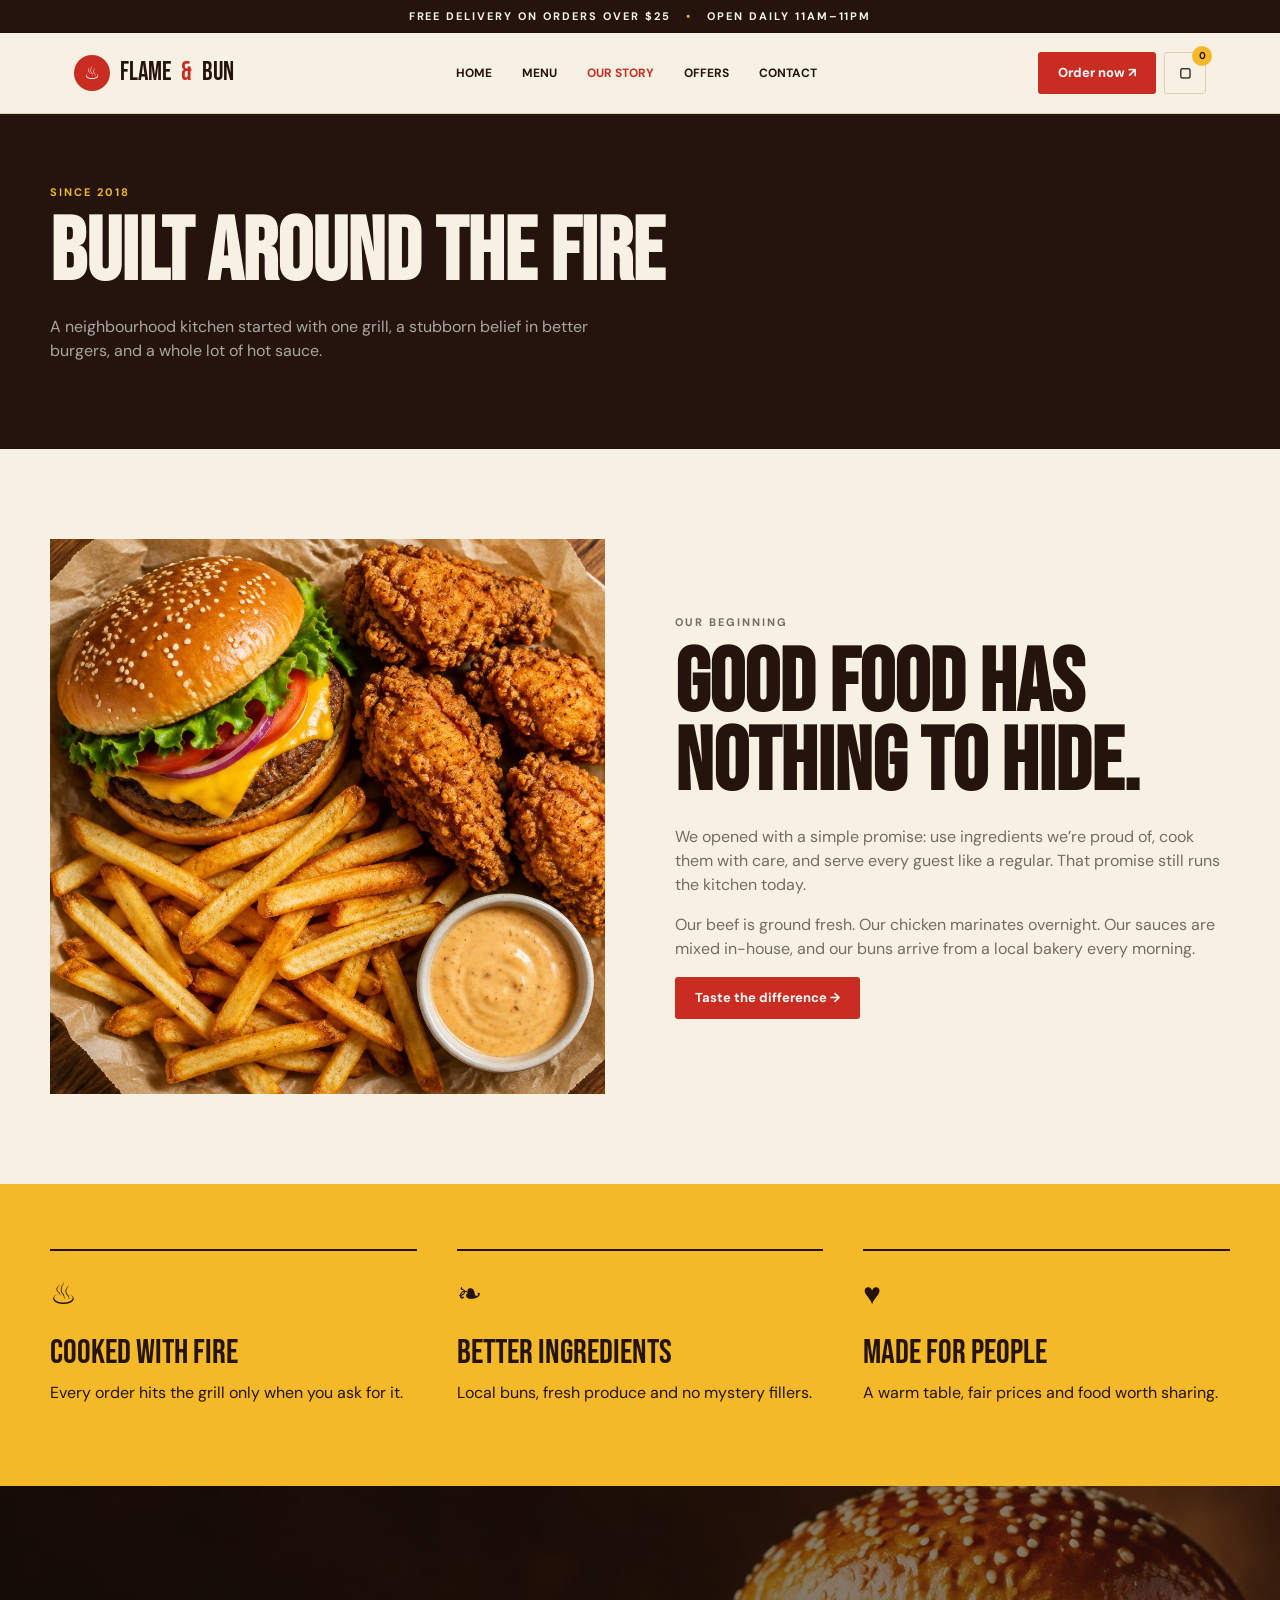
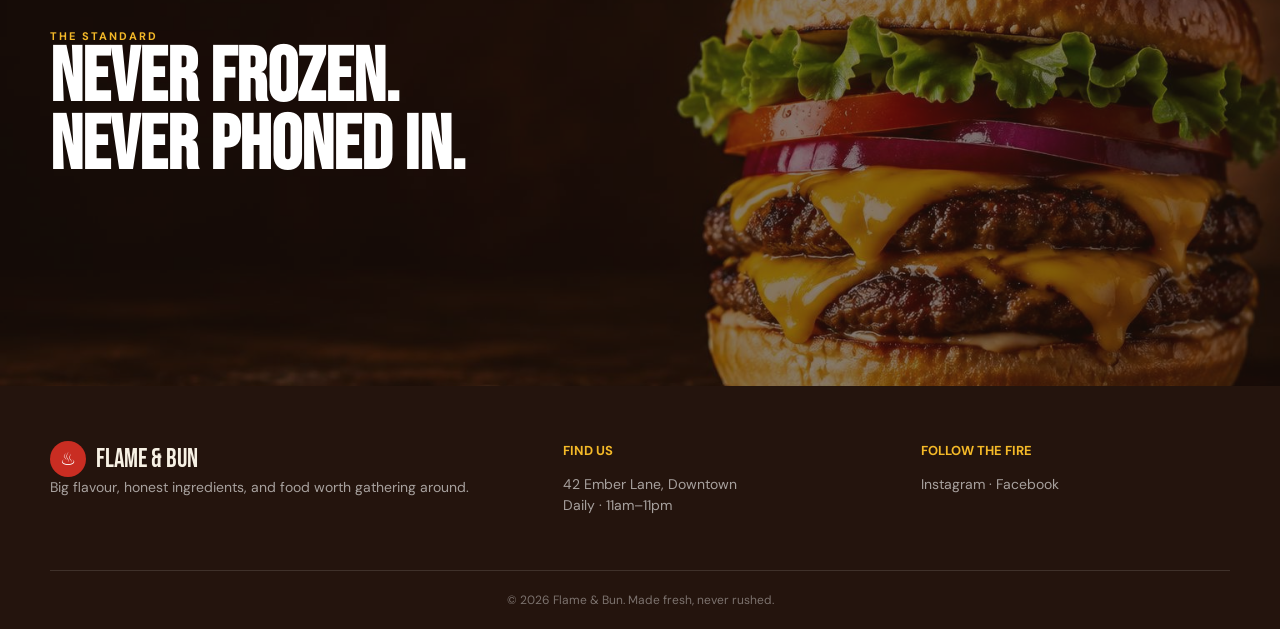
==== about.html @ 81d314da "not yet" ====
<!doctype html><html lang="en"><head><meta charset="UTF-8"><meta name="viewport" content="width=device-width,initial-scale=1"><title>Our Story — Flame & Bun</title><meta name="description" content="Meet the people and principles behind Flame & Bun."><link rel="stylesheet" href="styles.css"></head><body data-page="about"><div class="topbar">Free delivery on orders over $25 <b>•</b> Open daily 11am–11pm</div><header class="header"><div class="nav-wrap"><a class="brand" href="index.html"><span class="brand-mark">♨</span>Flame <em>&</em> Bun</a><nav class="nav"><a data-page="home" href="index.html">Home</a><a data-page="menu" href="menu.html">Menu</a><a data-page="about" href="about.html">Our story</a><a data-page="offers" href="offers.html">Offers</a><a data-page="contact" href="contact.html">Contact</a></nav><div class="actions"><a class="btn order-btn" href="menu.html">Order now ↗</a><button class="btn cart">▢<span class="cart-count"></span></button><button class="btn menu-toggle">☰</button></div></div></header><main><section class="section-head dark"><div class="container"><p class="eyebrow on-dark">Since 2018</p><h1 class="display">Built around the fire</h1><p>A neighbourhood kitchen started with one grill, a stubborn belief in better burgers, and a whole lot of hot sauce.</p></div></section><section class="container split"><img src="assets/food-feast.jpg" alt="Fresh food prepared at Flame and Bun"><div><p class="eyebrow">Our beginning</p><h2 class="display">Good food has nothing to hide.</h2><p>We opened with a simple promise: use ingredients we’re proud of, cook them with care, and serve every guest like a regular. That promise still runs the kitchen today.</p><p>Our beef is ground fresh. Our chicken marinates overnight. Our sauces are mixed in-house, and our buns arrive from a local bakery every morning.</p><a class="btn" href="menu.html">Taste the difference →</a></div></section><section class="values"><div class="container value-grid"><div class="value"><span class="icon">♨</span><h3>Cooked with fire</h3><p>Every order hits the grill only when you ask for it.</p></div><div class="value"><span class="icon">❧</span><h3>Better ingredients</h3><p>Local buns, fresh produce and no mystery fillers.</p></div><div class="value"><span class="icon">♥</span><h3>Made for people</h3><p>A warm table, fair prices and food worth sharing.</p></div></div></section><section class="wide-image"><img src="assets/hero-burger.jpg" alt="Signature double burger"><div class="container"><p class="eyebrow on-dark">The standard</p><h2 class="display">Never frozen.<br>Never phoned in.</h2></div></section></main><footer class="footer"><div class="container footer-grid"><div><a class="brand" href="index.html"><span class="brand-mark">♨</span>Flame & Bun</a><p>Big flavour, honest ingredients, and food worth gathering around.</p></div><div><h3>Find us</h3><p>42 Ember Lane, Downtown<br>Daily · 11am–11pm</p></div><div><h3>Follow the fire</h3><p>Instagram · Facebook</p></div></div><div class="container copyright">© 2026 Flame & Bun. Made fresh, never rushed.</div></footer><script src="script.js"></script></body></html>
---- styles.css ----
@import url('https://fonts.googleapis.com/css2?family=Bebas+Neue&family=DM+Sans:wght@400;500;600;700&display=swap');
:root{--cream:#f7f1e4;--paper:#fffaf0;--ink:#24140d;--red:#c92d22;--gold:#f4b928;--rust:#a94f2d;--line:#d9cdbb;--muted:#756b62;--display:'Bebas Neue',sans-serif;--body:'DM Sans',sans-serif}*{box-sizing:border-box}html{scroll-behavior:smooth}body{margin:0;background:var(--cream);color:var(--ink);font-family:var(--body);line-height:1.5}img{display:block;max-width:100%}a{color:inherit;text-decoration:none}button,input,textarea{font:inherit}.topbar{background:var(--ink);color:var(--cream);padding:8px 16px;text-align:center;font-size:11px;font-weight:700;letter-spacing:.18em;text-transform:uppercase}.topbar b{color:var(--gold);margin:0 10px}.header{position:sticky;top:0;z-index:20;background:rgba(247,241,228,.96);border-bottom:1px solid var(--line);backdrop-filter:blur(10px)}.nav-wrap{max-width:1180px;height:80px;margin:auto;padding:0 24px;display:flex;align-items:center;justify-content:space-between}.brand{display:flex;align-items:center;gap:10px;font:26px var(--display);text-transform:uppercase}.brand-mark{width:36px;height:36px;border-radius:50%;display:grid;place-items:center;background:var(--red);color:#fff;font-size:18px}.brand em{font-style:normal;color:var(--red)}.nav{display:flex;gap:30px}.nav a{font-size:12px;font-weight:700;text-transform:uppercase}.nav a.active,.nav a:hover{color:var(--red)}.actions{display:flex;align-items:center;gap:8px}.btn{border:0;border-radius:3px;background:var(--red);color:#fff;display:inline-flex;align-items:center;justify-content:center;gap:8px;min-height:42px;padding:0 20px;font-weight:700;font-size:13px;cursor:pointer}.btn:hover{filter:brightness(.93)}.btn.gold{background:var(--gold);color:var(--ink)}.btn.outline{background:transparent;color:inherit;border:1px solid var(--line)}.btn.inverse{background:transparent;border:1px solid rgba(255,255,255,.35)}.cart{position:relative;width:42px;padding:0;background:transparent;color:var(--ink);border:1px solid var(--line)}.cart-count{position:absolute;right:-7px;top:-7px;min-width:20px;height:20px;border-radius:50%;background:var(--gold);display:grid;place-items:center;color:var(--ink);font-size:10px}.menu-toggle{display:none;width:42px;padding:0;background:var(--gold);color:var(--ink)}.hero{min-height:650px;position:relative;display:flex;align-items:center;color:var(--cream);overflow:hidden}.hero>img{position:absolute;inset:0;width:100%;height:100%;object-fit:cover;object-position:65% center}.hero:after{content:'';position:absolute;inset:0;background:linear-gradient(90deg,var(--ink),rgba(36,20,13,.72),transparent)}.container{width:min(1180px,calc(100% - 40px));margin:auto}.hero-content{position:relative;z-index:1;max-width:650px}.eyebrow{margin:0;color:var(--red);font-size:11px;font-weight:700;letter-spacing:.18em;text-transform:uppercase}.on-dark{color:var(--gold)}h1,h2,h3,p{margin-top:0}.display{font-family:var(--display);text-transform:uppercase;line-height:.9}.hero h1{font-size:clamp(76px,10vw,138px);margin:18px 0 24px}.hero h1 span{color:var(--gold)}.hero p:not(.eyebrow){max-width:470px;color:rgba(255,255,255,.72)}.button-row{display:flex;gap:12px;flex-wrap:wrap;margin-top:30px}.features{background:var(--paper);border-bottom:1px solid var(--line)}.feature-grid{display:grid;grid-template-columns:repeat(4,1fr)}.feature{padding:25px;text-align:center;border-right:1px solid var(--line);font-size:12px;font-weight:700;text-transform:uppercase}.feature:last-child{border:0}.split{padding:90px 0;display:grid;grid-template-columns:1fr 1fr;gap:70px;align-items:center}.split img{width:100%;aspect-ratio:1;object-fit:cover}.split h2,.section-head h1{font-size:clamp(60px,7vw,88px);margin:14px 0 22px}.split p{color:var(--muted)}.stat-grid{display:grid;grid-template-columns:repeat(3,1fr);gap:20px;margin-top:30px}.stat strong{display:block}.stat small{color:var(--muted)}.promos{display:grid;grid-template-columns:repeat(3,1fr)}.promo{min-height:380px;position:relative;overflow:hidden;color:#fff}.promo img{position:absolute;width:100%;height:100%;object-fit:cover}.promo:after{content:'';position:absolute;inset:0;background:linear-gradient(transparent,rgba(20,10,6,.9))}.promo-copy{position:absolute;z-index:2;bottom:0;padding:28px}.promo h3{font:40px/1 var(--display);text-transform:uppercase;margin:8px 0}.promo strong{font:25px var(--display);color:var(--gold)}.section{padding:85px 0}.section-head.dark{background:var(--ink);color:var(--cream);padding:70px 0}.section-head p:last-child{max-width:590px;color:rgba(255,255,255,.62)}.title-row{display:flex;align-items:end;justify-content:space-between;margin-bottom:35px}.title-row h2{font-size:64px;margin:10px 0 0}.cards{display:grid;grid-template-columns:repeat(3,1fr);gap:20px}.card{background:var(--paper);border:1px solid var(--line);overflow:hidden}.card-media{position:relative;aspect-ratio:1;overflow:hidden}.card-media img{width:100%;height:100%;object-fit:cover;transition:.4s}.card:hover img{transform:scale(1.04)}.badge{position:absolute;top:12px;left:12px;background:var(--red);color:#fff;padding:5px 9px;font-size:10px;font-weight:700;text-transform:uppercase}.card-body{padding:20px}.card-body h3{font:27px var(--display);text-transform:uppercase;margin:8px 0}.card-body p{min-height:42px;color:var(--muted);font-size:14px}.card-bottom{display:flex;align-items:center;justify-content:space-between;margin-top:18px}.price{font:23px var(--display)}.add{width:38px;padding:0;font-size:20px}.filters{display:flex;gap:8px;flex-wrap:wrap;margin-bottom:32px}.filter.active{background:var(--red);color:#fff;border-color:var(--red)}.values{background:var(--gold);padding:65px 0}.value-grid{display:grid;grid-template-columns:repeat(3,1fr);gap:40px}.value{border-top:2px solid var(--ink);padding-top:20px}.value .icon{font-size:30px}.value h3{font:34px var(--display);text-transform:uppercase;margin:16px 0 8px}.wide-image{min-height:500px;position:relative;color:#fff;display:flex;align-items:end;padding:60px 0}.wide-image img{position:absolute;inset:0;width:100%;height:100%;object-fit:cover}.wide-image:after{content:'';position:absolute;inset:0;background:rgba(36,20,13,.55)}.wide-image .container{position:relative;z-index:2}.wide-image h2{font-size:76px}.offer .card-media{aspect-ratio:4/3}.deal-band{background:var(--red);color:#fff;text-align:center;padding:70px 20px}.deal-band h2{font-size:70px;margin:15px 0}.contact-grid{display:grid;grid-template-columns:.8fr 1.2fr;gap:70px}.contact-info h2{font-size:56px;margin:15px 0 25px}.contact-list{list-style:none;padding:0;margin:0}.contact-list li{margin:18px 0}.mini-stats{display:grid;grid-template-columns:1fr 1fr;gap:12px;margin-top:35px}.mini-stat{padding:20px;background:var(--gold)}.mini-stat.dark{background:var(--ink);color:#fff}.mini-stat strong{font:30px var(--display);display:block}.form{background:var(--paper);border:1px solid var(--line);padding:35px}.form h2{font-size:42px}.fields{display:grid;grid-template-columns:1fr 1fr;gap:18px}.form label{display:block;font-size:11px;font-weight:700;text-transform:uppercase}.form input,.form textarea{width:100%;margin-top:8px;border:1px solid var(--line);background:var(--cream);padding:13px;outline:none}.form input:focus,.form textarea:focus{border-color:var(--red)}.form textarea{resize:vertical}.full{margin-top:18px}.success{color:var(--red);font-weight:700;margin:14px 0 0}.footer{background:var(--ink);color:var(--cream);padding:55px 0 20px}.footer-grid{display:grid;grid-template-columns:1.5fr 1fr 1fr;gap:50px}.footer h3{color:var(--gold);font-size:13px;text-transform:uppercase}.footer p{font-size:14px;color:rgba(255,255,255,.6)}.copyright{border-top:1px solid rgba(255,255,255,.12);text-align:center;padding-top:20px;margin-top:40px;color:rgba(255,255,255,.4);font-size:12px}
@media(max-width:800px){.nav{display:none;position:absolute;left:0;right:0;top:80px;background:var(--cream);padding:20px}.nav.open{display:block}.nav a{display:block;padding:14px 0;border-bottom:1px solid var(--line)}.order-btn{display:none}.menu-toggle{display:inline-flex}.hero{min-height:620px}.hero:after{background:linear-gradient(90deg,rgba(36,20,13,.9),rgba(36,20,13,.3))}.hero h1{font-size:72px}.feature-grid{grid-template-columns:1fr 1fr}.feature:nth-child(2){border-right:0}.split,.contact-grid{grid-template-columns:1fr;gap:40px}.promos,.cards,.value-grid,.footer-grid{grid-template-columns:1fr}.stat-grid{grid-template-columns:1fr}.promo{min-height:330px}.title-row{align-items:start;flex-direction:column}.fields{grid-template-columns:1fr}.section{padding:60px 0}.section-head.dark{padding:55px 0}.footer-grid{gap:25px}}
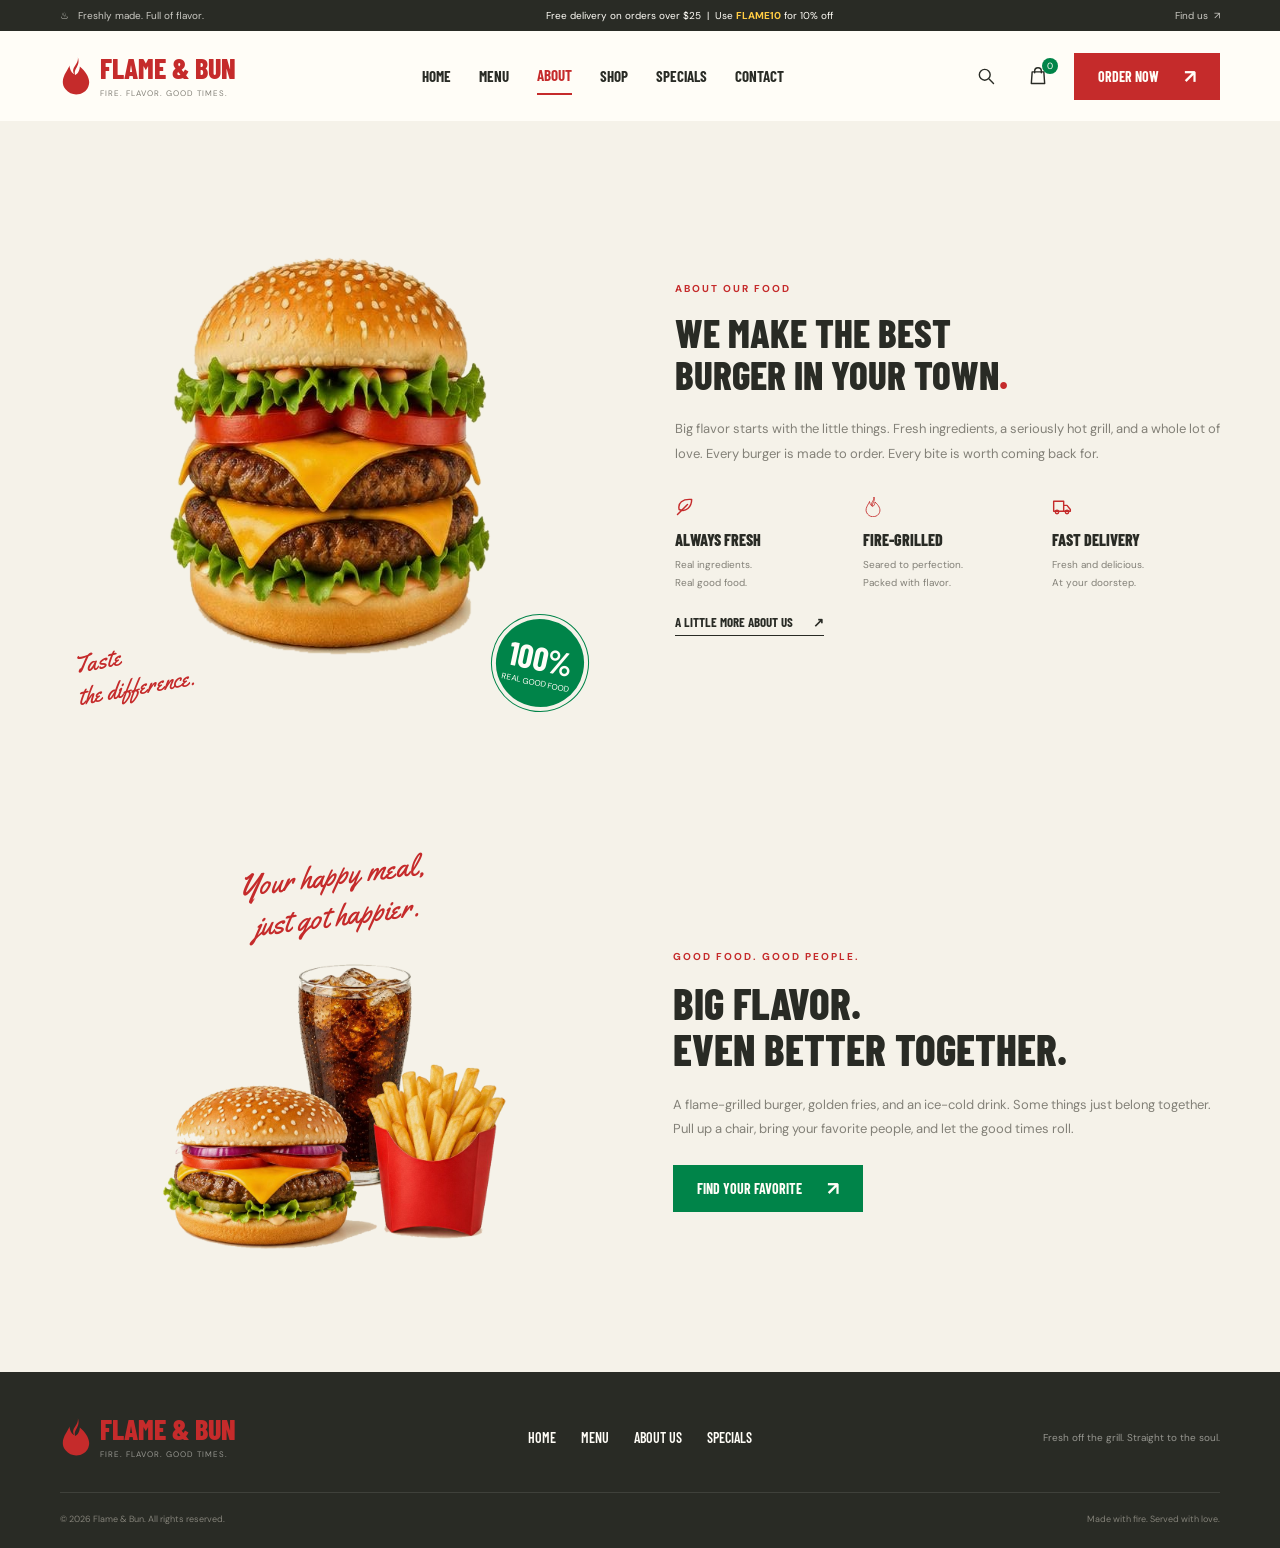
==== commit a448bbe7: "done" ====
--- a/about.html
+++ b/about.html
@@ -1 +1,202 @@
-<!doctype html><html lang="en"><head><meta charset="UTF-8"><meta name="viewport" content="width=device-width,initial-scale=1"><title>Our Story — Flame & Bun</title><meta name="description" content="Meet the people and principles behind Flame & Bun."><link rel="stylesheet" href="styles.css"></head><body data-page="about"><div class="topbar">Free delivery on orders over $25 <b>•</b> Open daily 11am–11pm</div><header class="header"><div class="nav-wrap"><a class="brand" href="index.html"><span class="brand-mark">♨</span>Flame <em>&</em> Bun</a><nav class="nav"><a data-page="home" href="index.html">Home</a><a data-page="menu" href="menu.html">Menu</a><a data-page="about" href="about.html">Our story</a><a data-page="offers" href="offers.html">Offers</a><a data-page="contact" href="contact.html">Contact</a></nav><div class="actions"><a class="btn order-btn" href="menu.html">Order now ↗</a><button class="btn cart">▢<span class="cart-count"></span></button><button class="btn menu-toggle">☰</button></div></div></header><main><section class="section-head dark"><div class="container"><p class="eyebrow on-dark">Since 2018</p><h1 class="display">Built around the fire</h1><p>A neighbourhood kitchen started with one grill, a stubborn belief in better burgers, and a whole lot of hot sauce.</p></div></section><section class="container split"><img src="assets/food-feast.jpg" alt="Fresh food prepared at Flame and Bun"><div><p class="eyebrow">Our beginning</p><h2 class="display">Good food has nothing to hide.</h2><p>We opened with a simple promise: use ingredients we’re proud of, cook them with care, and serve every guest like a regular. That promise still runs the kitchen today.</p><p>Our beef is ground fresh. Our chicken marinates overnight. Our sauces are mixed in-house, and our buns arrive from a local bakery every morning.</p><a class="btn" href="menu.html">Taste the difference →</a></div></section><section class="values"><div class="container value-grid"><div class="value"><span class="icon">♨</span><h3>Cooked with fire</h3><p>Every order hits the grill only when you ask for it.</p></div><div class="value"><span class="icon">❧</span><h3>Better ingredients</h3><p>Local buns, fresh produce and no mystery fillers.</p></div><div class="value"><span class="icon">♥</span><h3>Made for people</h3><p>A warm table, fair prices and food worth sharing.</p></div></div></section><section class="wide-image"><img src="assets/hero-burger.jpg" alt="Signature double burger"><div class="container"><p class="eyebrow on-dark">The standard</p><h2 class="display">Never frozen.<br>Never phoned in.</h2></div></section></main><footer class="footer"><div class="container footer-grid"><div><a class="brand" href="index.html"><span class="brand-mark">♨</span>Flame & Bun</a><p>Big flavour, honest ingredients, and food worth gathering around.</p></div><div><h3>Find us</h3><p>42 Ember Lane, Downtown<br>Daily · 11am–11pm</p></div><div><h3>Follow the fire</h3><p>Instagram · Facebook</p></div></div><div class="container copyright">© 2026 Flame & Bun. Made fresh, never rushed.</div></footer><script src="script.js"></script></body></html>+<!DOCTYPE html>
+<html lang="en">
+<head>
+  <meta charset="utf-8" />
+  <meta name="viewport" content="width=device-width, initial-scale=1.0" />
+  <title>About Us — Flame &amp; Bun</title>
+  <meta name="description" content="Fresh ingredients, flame-grilled favorites and the Flame &amp; Bun food story." />
+  <meta property="og:title" content="About Us — Flame &amp; Bun" />
+  <meta property="og:description" content="Fresh ingredients, flame-grilled favorites and the Flame &amp; Bun food story." />
+  <meta property="og:type" content="website" />
+  <meta name="twitter:card" content="summary_large_image" />
+  <link rel="icon" href="favicon.svg" type="image/svg+xml" />
+  <link rel="stylesheet" href="fonts.css" />
+  <link rel="stylesheet" href="styles.css" />
+  <script defer src="app.js"></script>
+</head>
+<body data-page="about">
+
+  <!-- SVG sprite -->
+  <svg style="display:none" xmlns="http://www.w3.org/2000/svg">
+    <symbol id="flame" viewBox="0 0 32 40">
+      <path d="M18 0c3 10-5 12-3 19 3-1 5-5 5-9 7 6 12 14 9 21-3 9-17 12-24 3C-3 24 8 14 9 9c1 6 3 8 5 9C10 11 19 8 18 0Z" />
+    </symbol>
+    <symbol id="bag" viewBox="0 0 24 24">
+      <path d="M5 7h14l1 14H4L5 7Z" />
+      <path d="M8 8V6a4 4 0 0 1 8 0v2" />
+    </symbol>
+    <symbol id="search" viewBox="0 0 24 24">
+      <circle cx="10.5" cy="10.5" r="6.5" />
+      <path d="m16 16 5 5" />
+    </symbol>
+    <symbol id="leaf" viewBox="0 0 24 24">
+      <path d="M20 3C9 2 3 7 5 15c8 4 15-3 15-12Z" />
+      <path d="m3 21 12-12" />
+    </symbol>
+    <symbol id="truck" viewBox="0 0 24 24">
+      <path d="M2 5h12v12H2V5Zm12 5h4l4 5v2h-8" />
+      <circle cx="6" cy="18" r="2" />
+      <circle cx="18" cy="18" r="2" />
+    </symbol>
+  </svg>
+
+  <!-- Topbar -->
+  <div class="topbar">
+    <div class="container">
+      <span class="tiny">♨&nbsp;&nbsp; Freshly made. Full of flavor.</span>
+      <span>Free delivery on orders over $25 &nbsp;|&nbsp; Use <strong>FLAME10</strong> for 10% off</span>
+      <a class="tiny" href="contact.html">Find us &nbsp;↗</a>
+    </div>
+  </div>
+
+  <!-- Header -->
+  <header class="header">
+    <div class="container header-inner">
+      <a class="brand" href="index.html" aria-label="Flame and Bun home">
+        <svg><use href="#flame" /></svg>
+        <div>
+          <strong>FLAME<span> &amp; </span>BUN</strong>
+          <small>FIRE. FLAVOR. GOOD TIMES.</small>
+        </div>
+      </a>
+
+      <nav class="nav" id="navigation" aria-label="Main navigation">
+        <a href="index.html">HOME</a>
+        <a href="menu.html">MENU</a>
+        <a href="about.html" class="active" aria-current="page">ABOUT</a>
+        <a href="shop.html">SHOP</a>
+        <a href="specials.html">SPECIALS</a>
+        <a href="contact.html">CONTACT</a>
+      </nav>
+
+      <div class="header-actions">
+        <button class="icon-button" id="search-open" aria-label="Search the menu">
+          <svg><use href="#search" /></svg>
+        </button>
+        <button class="icon-button" id="cart-open" aria-label="Open your order">
+          <svg><use href="#bag" /></svg>
+          <span class="cart-count" id="cart-count">0</span>
+        </button>
+        <a class="button button-red" href="menu.html">ORDER NOW <span>↗</span></a>
+        <button class="icon-button menu-toggle" id="menu-toggle" aria-label="Toggle navigation" aria-expanded="false">
+          <svg viewBox="0 0 24 24"><path d="M3 6h18M3 12h18M3 18h18" /></svg>
+        </button>
+      </div>
+    </div>
+  </header>
+
+  <!-- Search panel -->
+  <div class="search-panel" id="search-panel">
+    <form id="search-form">
+      <input type="search" id="search-input" placeholder="What are you craving?" aria-label="Search dishes" />
+      <button class="button" type="submit">SEARCH <span>↗</span></button>
+    </form>
+  </div>
+
+  <main>
+
+    <!-- About -->
+    <section class="about" id="about">
+      <div class="container about-grid">
+        <div class="about-image">
+          <img src="images/burger.png" alt="Our signature double cheeseburger" width="512" height="512" loading="lazy" />
+          <span class="about-signature script">Taste<br />the difference.</span>
+          <div class="about-stamp">
+            <strong>100%</strong>
+            <small>REAL GOOD FOOD</small>
+          </div>
+        </div>
+        <div>
+          <div class="eyebrow">ABOUT OUR FOOD</div>
+          <h1 class="page-heading">WE MAKE THE BEST<br />BURGER IN YOUR TOWN<em>.</em></h1>
+          <p class="body-copy">Big flavor starts with the little things. Fresh ingredients, a seriously hot grill, and a whole lot of love. Every burger is made to order. Every bite is worth coming back for.</p>
+          <div class="about-features">
+            <div>
+              <svg><use href="#leaf" /></svg>
+              <h3>ALWAYS FRESH</h3>
+              <p>Real ingredients.<br />Real good food.</p>
+            </div>
+            <div>
+              <svg style="fill:none;stroke:currentColor"><use href="#flame" /></svg>
+              <h3>FIRE-GRILLED</h3>
+              <p>Seared to perfection.<br />Packed with flavor.</p>
+            </div>
+            <div>
+              <svg><use href="#truck" /></svg>
+              <h3>FAST DELIVERY</h3>
+              <p>Fresh and delicious.<br />At your doorstep.</p>
+            </div>
+          </div>
+          <a class="text-link" href="about.html#combo">A LITTLE MORE ABOUT US <span>↗</span></a>
+        </div>
+      </div>
+    </section>
+
+    <!-- Combo -->
+    <section class="combo-section" id="combo">
+      <div class="container combo-grid">
+        <div>
+          <span class="combo-script">Your happy meal,<br />just got happier.</span>
+          <img src="images/combo.png" alt="Burger, fries and ice-cold cola meal" width="1024" height="1024" loading="lazy" />
+        </div>
+        <div>
+          <div class="eyebrow">GOOD FOOD. GOOD PEOPLE.</div>
+          <h2>BIG FLAVOR.<br />EVEN BETTER TOGETHER.</h2>
+          <p class="body-copy">A flame-grilled burger, golden fries, and an ice-cold drink. Some things just belong together. Pull up a chair, bring your favorite people, and let the good times roll.</p>
+          <a class="button" href="menu.html">FIND YOUR FAVORITE <span>↗</span></a>
+        </div>
+      </div>
+    </section>
+
+  </main>
+
+  <!-- Footer -->
+  <footer class="footer" id="contact">
+    <div class="container">
+      <div class="footer-top">
+        <a class="brand" href="index.html">
+          <svg><use href="#flame" /></svg>
+          <div>
+            <strong>FLAME &amp; BUN</strong>
+            <small>FIRE. FLAVOR. GOOD TIMES.</small>
+          </div>
+        </a>
+        <nav aria-label="Footer navigation">
+          <a href="index.html">HOME</a>
+          <a href="menu.html">MENU</a>
+          <a href="about.html">ABOUT US</a>
+          <a href="specials.html">SPECIALS</a>
+        </nav>
+        <span class="footer-copy">Fresh off the grill. Straight to the soul.</span>
+      </div>
+      <div class="footer-bottom">
+        <span>&copy; 2026 Flame &amp; Bun. All rights reserved.</span>
+        <span>Made with fire. Served with love.</span>
+      </div>
+    </div>
+  </footer>
+
+  <!-- Cart drawer -->
+  <div class="drawer" id="cart-drawer">
+    <section class="drawer-panel" role="dialog" aria-modal="true" aria-labelledby="order-title">
+      <div class="drawer-heading">
+        <h2 id="order-title">YOUR ORDER</h2>
+        <button class="icon-button" id="cart-close" aria-label="Close your order">&#10005;</button>
+      </div>
+      <div id="cart-items"></div>
+      <div class="cart-total">
+        <span>Subtotal</span>
+        <span id="cart-total">$0.00</span>
+      </div>
+      <a class="button" href="menu.html" onclick="document.getElementById('cart-drawer').classList.remove('open');document.body.style.overflow=''">
+        KEEP EXPLORING <span>↗</span>
+      </a>
+      <p class="cart-disclaimer">This is a sample restaurant menu. Online checkout and delivery are not available.</p>
+    </section>
+  </div>
+
+  <!-- Toast -->
+  <div class="toast" id="toast" role="status" aria-live="polite"></div>
+
+</body>
+</html>
--- a/fonts.css
+++ b/fonts.css
@@ -0,0 +1,56 @@
+@font-face {
+  font-family: 'Barlow Condensed';
+  font-style: normal;
+  font-weight: 600;
+  font-display: swap;
+  src: url(fonts/font-0.ttf) format('truetype');
+}
+@font-face {
+  font-family: 'Barlow Condensed';
+  font-style: normal;
+  font-weight: 700;
+  font-display: swap;
+  src: url(fonts/font-1.ttf) format('truetype');
+}
+@font-face {
+  font-family: 'Barlow Condensed';
+  font-style: normal;
+  font-weight: 800;
+  font-display: swap;
+  src: url(fonts/font-2.ttf) format('truetype');
+}
+@font-face {
+  font-family: 'DM Sans';
+  font-style: normal;
+  font-weight: 400;
+  font-display: swap;
+  src: url(fonts/font-3.ttf) format('truetype');
+}
+@font-face {
+  font-family: 'DM Sans';
+  font-style: normal;
+  font-weight: 500;
+  font-display: swap;
+  src: url(fonts/font-4.ttf) format('truetype');
+}
+@font-face {
+  font-family: 'DM Sans';
+  font-style: normal;
+  font-weight: 600;
+  font-display: swap;
+  src: url(fonts/font-5.ttf) format('truetype');
+}
+@font-face {
+  font-family: 'DM Sans';
+  font-style: normal;
+  font-weight: 700;
+  font-display: swap;
+  src: url(fonts/font-6.ttf) format('truetype');
+}
+@font-face {
+  font-family: 'Yellowtail';
+  font-style: normal;
+  font-weight: 400;
+  font-display: swap;
+  src: url(fonts/font-7.ttf) format('truetype');
+}
--- a/styles.css
+++ b/styles.css
@@ -1,3 +1,1516 @@
-@import url('https://fonts.googleapis.com/css2?family=Bebas+Neue&family=DM+Sans:wght@400;500;600;700&display=swap');
-:root{--cream:#f7f1e4;--paper:#fffaf0;--ink:#24140d;--red:#c92d22;--gold:#f4b928;--rust:#a94f2d;--line:#d9cdbb;--muted:#756b62;--display:'Bebas Neue',sans-serif;--body:'DM Sans',sans-serif}*{box-sizing:border-box}html{scroll-behavior:smooth}body{margin:0;background:var(--cream);color:var(--ink);font-family:var(--body);line-height:1.5}img{display:block;max-width:100%}a{color:inherit;text-decoration:none}button,input,textarea{font:inherit}.topbar{background:var(--ink);color:var(--cream);padding:8px 16px;text-align:center;font-size:11px;font-weight:700;letter-spacing:.18em;text-transform:uppercase}.topbar b{color:var(--gold);margin:0 10px}.header{position:sticky;top:0;z-index:20;background:rgba(247,241,228,.96);border-bottom:1px solid var(--line);backdrop-filter:blur(10px)}.nav-wrap{max-width:1180px;height:80px;margin:auto;padding:0 24px;display:flex;align-items:center;justify-content:space-between}.brand{display:flex;align-items:center;gap:10px;font:26px var(--display);text-transform:uppercase}.brand-mark{width:36px;height:36px;border-radius:50%;display:grid;place-items:center;background:var(--red);color:#fff;font-size:18px}.brand em{font-style:normal;color:var(--red)}.nav{display:flex;gap:30px}.nav a{font-size:12px;font-weight:700;text-transform:uppercase}.nav a.active,.nav a:hover{color:var(--red)}.actions{display:flex;align-items:center;gap:8px}.btn{border:0;border-radius:3px;background:var(--red);color:#fff;display:inline-flex;align-items:center;justify-content:center;gap:8px;min-height:42px;padding:0 20px;font-weight:700;font-size:13px;cursor:pointer}.btn:hover{filter:brightness(.93)}.btn.gold{background:var(--gold);color:var(--ink)}.btn.outline{background:transparent;color:inherit;border:1px solid var(--line)}.btn.inverse{background:transparent;border:1px solid rgba(255,255,255,.35)}.cart{position:relative;width:42px;padding:0;background:transparent;color:var(--ink);border:1px solid var(--line)}.cart-count{position:absolute;right:-7px;top:-7px;min-width:20px;height:20px;border-radius:50%;background:var(--gold);display:grid;place-items:center;color:var(--ink);font-size:10px}.menu-toggle{display:none;width:42px;padding:0;background:var(--gold);color:var(--ink)}.hero{min-height:650px;position:relative;display:flex;align-items:center;color:var(--cream);overflow:hidden}.hero>img{position:absolute;inset:0;width:100%;height:100%;object-fit:cover;object-position:65% center}.hero:after{content:'';position:absolute;inset:0;background:linear-gradient(90deg,var(--ink),rgba(36,20,13,.72),transparent)}.container{width:min(1180px,calc(100% - 40px));margin:auto}.hero-content{position:relative;z-index:1;max-width:650px}.eyebrow{margin:0;color:var(--red);font-size:11px;font-weight:700;letter-spacing:.18em;text-transform:uppercase}.on-dark{color:var(--gold)}h1,h2,h3,p{margin-top:0}.display{font-family:var(--display);text-transform:uppercase;line-height:.9}.hero h1{font-size:clamp(76px,10vw,138px);margin:18px 0 24px}.hero h1 span{color:var(--gold)}.hero p:not(.eyebrow){max-width:470px;color:rgba(255,255,255,.72)}.button-row{display:flex;gap:12px;flex-wrap:wrap;margin-top:30px}.features{background:var(--paper);border-bottom:1px solid var(--line)}.feature-grid{display:grid;grid-template-columns:repeat(4,1fr)}.feature{padding:25px;text-align:center;border-right:1px solid var(--line);font-size:12px;font-weight:700;text-transform:uppercase}.feature:last-child{border:0}.split{padding:90px 0;display:grid;grid-template-columns:1fr 1fr;gap:70px;align-items:center}.split img{width:100%;aspect-ratio:1;object-fit:cover}.split h2,.section-head h1{font-size:clamp(60px,7vw,88px);margin:14px 0 22px}.split p{color:var(--muted)}.stat-grid{display:grid;grid-template-columns:repeat(3,1fr);gap:20px;margin-top:30px}.stat strong{display:block}.stat small{color:var(--muted)}.promos{display:grid;grid-template-columns:repeat(3,1fr)}.promo{min-height:380px;position:relative;overflow:hidden;color:#fff}.promo img{position:absolute;width:100%;height:100%;object-fit:cover}.promo:after{content:'';position:absolute;inset:0;background:linear-gradient(transparent,rgba(20,10,6,.9))}.promo-copy{position:absolute;z-index:2;bottom:0;padding:28px}.promo h3{font:40px/1 var(--display);text-transform:uppercase;margin:8px 0}.promo strong{font:25px var(--display);color:var(--gold)}.section{padding:85px 0}.section-head.dark{background:var(--ink);color:var(--cream);padding:70px 0}.section-head p:last-child{max-width:590px;color:rgba(255,255,255,.62)}.title-row{display:flex;align-items:end;justify-content:space-between;margin-bottom:35px}.title-row h2{font-size:64px;margin:10px 0 0}.cards{display:grid;grid-template-columns:repeat(3,1fr);gap:20px}.card{background:var(--paper);border:1px solid var(--line);overflow:hidden}.card-media{position:relative;aspect-ratio:1;overflow:hidden}.card-media img{width:100%;height:100%;object-fit:cover;transition:.4s}.card:hover img{transform:scale(1.04)}.badge{position:absolute;top:12px;left:12px;background:var(--red);color:#fff;padding:5px 9px;font-size:10px;font-weight:700;text-transform:uppercase}.card-body{padding:20px}.card-body h3{font:27px var(--display);text-transform:uppercase;margin:8px 0}.card-body p{min-height:42px;color:var(--muted);font-size:14px}.card-bottom{display:flex;align-items:center;justify-content:space-between;margin-top:18px}.price{font:23px var(--display)}.add{width:38px;padding:0;font-size:20px}.filters{display:flex;gap:8px;flex-wrap:wrap;margin-bottom:32px}.filter.active{background:var(--red);color:#fff;border-color:var(--red)}.values{background:var(--gold);padding:65px 0}.value-grid{display:grid;grid-template-columns:repeat(3,1fr);gap:40px}.value{border-top:2px solid var(--ink);padding-top:20px}.value .icon{font-size:30px}.value h3{font:34px var(--display);text-transform:uppercase;margin:16px 0 8px}.wide-image{min-height:500px;position:relative;color:#fff;display:flex;align-items:end;padding:60px 0}.wide-image img{position:absolute;inset:0;width:100%;height:100%;object-fit:cover}.wide-image:after{content:'';position:absolute;inset:0;background:rgba(36,20,13,.55)}.wide-image .container{position:relative;z-index:2}.wide-image h2{font-size:76px}.offer .card-media{aspect-ratio:4/3}.deal-band{background:var(--red);color:#fff;text-align:center;padding:70px 20px}.deal-band h2{font-size:70px;margin:15px 0}.contact-grid{display:grid;grid-template-columns:.8fr 1.2fr;gap:70px}.contact-info h2{font-size:56px;margin:15px 0 25px}.contact-list{list-style:none;padding:0;margin:0}.contact-list li{margin:18px 0}.mini-stats{display:grid;grid-template-columns:1fr 1fr;gap:12px;margin-top:35px}.mini-stat{padding:20px;background:var(--gold)}.mini-stat.dark{background:var(--ink);color:#fff}.mini-stat strong{font:30px var(--display);display:block}.form{background:var(--paper);border:1px solid var(--line);padding:35px}.form h2{font-size:42px}.fields{display:grid;grid-template-columns:1fr 1fr;gap:18px}.form label{display:block;font-size:11px;font-weight:700;text-transform:uppercase}.form input,.form textarea{width:100%;margin-top:8px;border:1px solid var(--line);background:var(--cream);padding:13px;outline:none}.form input:focus,.form textarea:focus{border-color:var(--red)}.form textarea{resize:vertical}.full{margin-top:18px}.success{color:var(--red);font-weight:700;margin:14px 0 0}.footer{background:var(--ink);color:var(--cream);padding:55px 0 20px}.footer-grid{display:grid;grid-template-columns:1.5fr 1fr 1fr;gap:50px}.footer h3{color:var(--gold);font-size:13px;text-transform:uppercase}.footer p{font-size:14px;color:rgba(255,255,255,.6)}.copyright{border-top:1px solid rgba(255,255,255,.12);text-align:center;padding-top:20px;margin-top:40px;color:rgba(255,255,255,.4);font-size:12px}
-@media(max-width:800px){.nav{display:none;position:absolute;left:0;right:0;top:80px;background:var(--cream);padding:20px}.nav.open{display:block}.nav a{display:block;padding:14px 0;border-bottom:1px solid var(--line)}.order-btn{display:none}.menu-toggle{display:inline-flex}.hero{min-height:620px}.hero:after{background:linear-gradient(90deg,rgba(36,20,13,.9),rgba(36,20,13,.3))}.hero h1{font-size:72px}.feature-grid{grid-template-columns:1fr 1fr}.feature:nth-child(2){border-right:0}.split,.contact-grid{grid-template-columns:1fr;gap:40px}.promos,.cards,.value-grid,.footer-grid{grid-template-columns:1fr}.stat-grid{grid-template-columns:1fr}.promo{min-height:330px}.title-row{align-items:start;flex-direction:column}.fields{grid-template-columns:1fr}.section{padding:60px 0}.section-head.dark{padding:55px 0}.footer-grid{gap:25px}}
+:root {
+  --background:   #f5f2e9;
+  --surface:      #fffdf7;
+  --foreground:   #292b25;
+  --muted:        #838178;
+  --primary:      #c52b2b;
+  --green:        #008449;
+  --yellow:       #ffcc43;
+  --border:       #e6e2d7;
+  --on-dark:      #fffdf7;
+  --charcoal:     #444540;
+  --rust:         #bb6c45;
+  --font-body:    'DM Sans', sans-serif;
+  --font-heading: 'Barlow Condensed', sans-serif;
+  --font-script:  'Yellowtail', cursive;
+  --shadow:       0 10px 30px #24251c14;
+}
+
+/* ── Reset & Base ── */
+* {
+  box-sizing: border-box;
+}
+
+html {
+  scroll-behavior: smooth;
+  scroll-padding-top: 90px;
+}
+
+body {
+  margin: 0;
+  background: var(--background);
+  color: var(--foreground);
+  font-family: var(--font-body);
+  font-size: 14px;
+}
+
+button,
+input {
+  font: inherit;
+}
+
+button,
+a {
+  -webkit-tap-highlight-color: transparent;
+}
+
+button {
+  cursor: pointer;
+  border: 0;
+}
+
+a {
+  color: inherit;
+  text-decoration: none;
+}
+
+button:focus-visible,
+a:focus-visible,
+input:focus-visible {
+  outline: 3px solid var(--green);
+  outline-offset: 4px;
+}
+
+img {
+  display: block;
+  max-width: 100%;
+}
+
+h1, h2, h3, h4, p {
+  margin: 0;
+}
+
+h1, h2, h3, h4, .condensed {
+  font-family: var(--font-heading);
+  font-weight: 800;
+  line-height: 1.08;
+}
+
+svg {
+  width: 20px;
+  height: 20px;
+  fill: none;
+  stroke: currentColor;
+  stroke-width: 1.7;
+  stroke-linecap: round;
+  stroke-linejoin: round;
+}
+
+/* ── Layout ── */
+.container {
+  max-width: 1160px;
+  width: calc(100% - 100px);
+  margin: auto;
+}
+
+/* ── Topbar ── */
+.topbar {
+  background: var(--foreground);
+  color: var(--on-dark);
+  font-size: 10px;
+  padding: 9px 0;
+}
+
+.topbar .container {
+  display: flex;
+  justify-content: space-between;
+  align-items: center;
+}
+
+.topbar strong {
+  color: var(--yellow);
+}
+
+.topbar .tiny {
+  opacity: .75;
+}
+
+/* ── Header ── */
+.header {
+  height: 90px;
+  background: var(--surface);
+  position: relative;
+  z-index: 5;
+}
+
+.header-inner {
+  height: 100%;
+  display: flex;
+  align-items: center;
+  justify-content: space-between;
+  gap: 25px;
+}
+
+/* ── Brand ── */
+.brand {
+  display: flex;
+  align-items: center;
+  gap: 8px;
+  color: var(--primary);
+}
+
+.brand svg {
+  fill: currentColor;
+  stroke: none;
+  width: 32px;
+  height: 38px;
+}
+
+.brand strong {
+  font-family: var(--font-heading);
+  font-size: 28px;
+  font-weight: 800;
+  line-height: 1;
+}
+
+.brand small {
+  display: block;
+  font-size: 8px;
+  color: var(--muted);
+  letter-spacing: 1px;
+  margin-top: 5px;
+}
+
+/* ── Nav ── */
+.nav {
+  display: flex;
+  gap: 28px;
+  align-items: center;
+}
+
+.nav a {
+  font-family: var(--font-heading);
+  font-weight: 700;
+  font-size: 15px;
+  padding: 9px 0;
+}
+
+.nav a.active {
+  color: var(--primary);
+  border-bottom: 2px solid var(--primary);
+}
+
+/* ── Header Actions ── */
+.header-actions {
+  display: flex;
+  align-items: center;
+  gap: 20px;
+}
+
+.icon-button {
+  background: transparent;
+  color: var(--foreground);
+  padding: 6px;
+  display: inline-flex;
+  align-items: center;
+  justify-content: center;
+  position: relative;
+}
+
+.cart-count {
+  position: absolute;
+  top: -2px;
+  right: -4px;
+  background: var(--green);
+  color: var(--on-dark);
+  border-radius: 50%;
+  font-size: 9px;
+  min-width: 16px;
+  height: 16px;
+  display: grid;
+  place-items: center;
+}
+
+/* ── Buttons ── */
+.button {
+  display: inline-flex;
+  align-items: center;
+  justify-content: center;
+  gap: 25px;
+  min-height: 45px;
+  background: var(--green);
+  color: var(--on-dark);
+  padding: 14px 24px;
+  font-family: var(--font-heading);
+  font-size: 14px;
+  font-weight: 700;
+  transition: background .2s;
+}
+
+.button:hover {
+  filter: brightness(.92);
+}
+
+.button span {
+  font-family: var(--font-body);
+  font-size: 19px;
+  line-height: 1;
+}
+
+.button-red   { background: var(--primary); }
+.button-light { background: var(--surface); color: var(--foreground); }
+
+.button-outline {
+  background: transparent;
+  border: 1px solid var(--border);
+  color: var(--foreground);
+}
+
+.menu-toggle {
+  display: none;
+}
+
+/* ── Hero ── */
+.hero {
+  height: 590px;
+  position: relative;
+  background: var(--foreground);
+  color: var(--on-dark);
+  overflow: hidden;
+}
+
+.hero-photo {
+  position: absolute;
+  width: 100%;
+  height: 100%;
+  object-fit: cover;
+  object-position: center;
+}
+
+.hero .container {
+  position: relative;
+  padding-top: 57px;
+  height: 100%;
+}
+
+.eyebrow {
+  font-size: 10px;
+  font-weight: 700;
+  letter-spacing: 2px;
+  color: var(--primary);
+  text-transform: uppercase;
+}
+
+.hero .eyebrow {
+  color: var(--yellow);
+  margin-bottom: 19px;
+}
+
+.script {
+  font-family: var(--font-script);
+  font-weight: 400;
+}
+
+.hero .script {
+  font-size: 59px;
+  color: var(--yellow);
+  line-height: 1.05;
+  display: block;
+  transform: rotate(-6deg);
+  transform-origin: left;
+  margin-bottom: 4px;
+}
+
+.hero h1 {
+  font-size: 70px;
+  max-width: 510px;
+  line-height: .98;
+}
+
+.hero p {
+  font-size: 13px;
+  line-height: 1.8;
+  margin: 22px 0 25px;
+  max-width: 350px;
+  color: var(--on-dark);
+}
+
+.hero .button {
+  min-width: 146px;
+}
+
+.hero-rating {
+  margin-top: 24px;
+  display: flex;
+  align-items: center;
+  gap: 13px;
+  font-size: 10px;
+}
+
+.stars {
+  color: var(--yellow);
+  letter-spacing: 3px;
+  font-size: 12px;
+}
+
+.hero-price {
+  position: absolute;
+  right: 3%;
+  top: 37px;
+  width: 114px;
+  height: 114px;
+  border: 3px solid var(--yellow);
+  outline: 1px solid var(--yellow);
+  outline-offset: 5px;
+  border-radius: 50%;
+  color: var(--yellow);
+  display: flex;
+  align-items: center;
+  justify-content: center;
+  transform: rotate(12deg);
+  font-family: var(--font-heading);
+  font-size: 49px;
+  box-shadow: inset 0 0 0 5px #ffcc4315;
+}
+
+.hero-price small {
+  font-size: 21px;
+  align-self: center;
+  margin-top: 15px;
+}
+
+.hero-bottom {
+  position: absolute;
+  left: 0;
+  bottom: 22px;
+  font-size: 9px;
+  font-weight: 600;
+  letter-spacing: 1px;
+  display: flex;
+  align-items: center;
+  gap: 23px;
+}
+
+.hero-bottom b {
+  color: var(--yellow);
+}
+
+/* ── Categories ── */
+.categories {
+  display: grid;
+  grid-template-columns: repeat(6, 1fr);
+  border-bottom: 1px solid var(--border);
+}
+
+.category {
+  background: var(--background);
+  border-right: 1px solid var(--border);
+  padding: 20px 8px 25px;
+  min-width: 0;
+  text-align: center;
+  transition: background .2s;
+}
+
+.category:hover,
+.category.selected {
+  background: var(--yellow);
+}
+
+.category img {
+  height: 105px;
+  width: 145px;
+  object-fit: contain;
+  margin: 0 auto 15px;
+  mix-blend-mode: multiply;
+}
+
+.category strong {
+  display: block;
+  font-family: var(--font-heading);
+  font-size: 20px;
+  font-weight: 800;
+}
+
+.category small {
+  display: block;
+  color: var(--muted);
+  font-size: 10px;
+  margin-top: 7px;
+}
+
+/* ── About Section ── */
+.about {
+  padding: 82px 0 75px;
+}
+
+.about-grid {
+  display: grid;
+  grid-template-columns: 1fr 1fr;
+  align-items: center;
+  gap: 70px;
+}
+
+.about-image {
+  position: relative;
+}
+
+.about-image > img {
+  width: 400px;
+  margin: auto;
+  mix-blend-mode: multiply;
+}
+
+.about-stamp {
+  position: absolute;
+  right: 17px;
+  bottom: 4px;
+  width: 96px;
+  height: 96px;
+  background: var(--green);
+  color: var(--on-dark);
+  border: 4px solid var(--background);
+  outline: 1px solid var(--green);
+  border-radius: 50%;
+  display: flex;
+  flex-direction: column;
+  align-items: center;
+  justify-content: center;
+  transform: rotate(12deg);
+}
+
+.about-stamp strong {
+  font-family: var(--font-heading);
+  font-size: 33px;
+}
+
+.about-stamp small {
+  font-size: 8px;
+}
+
+.about-signature {
+  color: var(--primary);
+  font-size: 24px;
+  position: absolute;
+  left: 15px;
+  bottom: 12px;
+  transform: rotate(-10deg);
+}
+
+.about h2 {
+  font-size: 39px;
+  margin: 17px 0 21px;
+}
+
+.about h2 em {
+  font-style: normal;
+  color: var(--primary);
+}
+
+.body-copy {
+  color: var(--muted);
+  font-size: 13px;
+  line-height: 1.9;
+}
+
+.about-features {
+  display: grid;
+  grid-template-columns: repeat(3, 1fr);
+  gap: 20px;
+  margin-top: 30px;
+}
+
+.about-features svg {
+  color: var(--primary);
+  margin-bottom: 10px;
+}
+
+.about-features h3 {
+  font-size: 16px;
+  margin-bottom: 8px;
+}
+
+.about-features p {
+  font-size: 10px;
+  color: var(--muted);
+  line-height: 1.8;
+}
+
+.text-link {
+  display: inline-flex;
+  gap: 20px;
+  align-items: center;
+  font-family: var(--font-heading);
+  font-size: 13px;
+  font-weight: 700;
+  border-bottom: 1px solid var(--foreground);
+  padding: 9px 0 5px;
+  margin-top: 13px;
+}
+
+/* ── Deals ── */
+.deals {
+  display: grid;
+  grid-template-columns: repeat(3, 1fr);
+  gap: 6px;
+}
+
+.deal {
+  background: var(--charcoal);
+  color: var(--on-dark);
+  position: relative;
+  overflow: hidden;
+  min-height: 305px;
+  padding: 32px;
+}
+
+.deal:nth-child(2) {
+  background: var(--rust);
+}
+
+.deal .eyebrow {
+  font-size: 8px;
+  color: var(--on-dark);
+  letter-spacing: 1px;
+  line-height: 1.7;
+  opacity: .7;
+  max-width: 160px;
+}
+
+.deal h3 {
+  font-size: 33px;
+  margin: 18px 0 12px;
+  max-width: 195px;
+  position: relative;
+  z-index: 1;
+}
+
+.deal-price {
+  font-family: var(--font-heading);
+  color: var(--yellow);
+  font-weight: 700;
+  font-size: 24px;
+  margin-bottom: 16px;
+}
+
+.deal .button {
+  min-height: 34px;
+  padding: 9px 16px;
+  font-size: 11px;
+  gap: 19px;
+  position: relative;
+  z-index: 1;
+}
+
+.deal-image {
+  position: absolute;
+  border-radius: 50%;
+  width: 265px;
+  height: 265px;
+  background: var(--background);
+  right: -108px;
+  bottom: -58px;
+  overflow: hidden;
+}
+
+.deal-image img {
+  width: 100%;
+  height: 100%;
+  object-fit: contain;
+  mix-blend-mode: multiply;
+  transform: scale(1.13);
+}
+
+/* ── Menu Section ── */
+.menu-section {
+  position: relative;
+  padding: 100px 0 80px;
+  overflow: hidden;
+}
+
+.outline-title {
+  position: absolute;
+  top: 25px;
+  left: 0;
+  width: 100%;
+  text-align: center;
+  white-space: nowrap;
+  font-family: var(--font-heading);
+  font-weight: 800;
+  font-size: 66px;
+  color: transparent;
+  -webkit-text-stroke: 1px var(--border);
+  pointer-events: none;
+}
+
+.section-heading {
+  text-align: center;
+  margin-bottom: 43px;
+  position: relative;
+}
+
+.section-heading h2 {
+  font-size: 38px;
+  margin: 16px 0 14px;
+}
+
+.section-heading p {
+  color: var(--muted);
+  font-size: 12px;
+}
+
+/* ── Dish Grid ── */
+.dish-grid {
+  display: grid;
+  grid-template-columns: repeat(4, 1fr);
+  gap: 20px;
+}
+
+.dish {
+  position: relative;
+  min-width: 0;
+}
+
+.dish-image {
+  position: relative;
+  aspect-ratio: 1 / 1.02;
+  padding: 18px 8px 0;
+}
+
+.dish-image img {
+  width: 100%;
+  height: 100%;
+  object-fit: contain;
+  mix-blend-mode: multiply;
+}
+
+.dish-tag {
+  position: absolute;
+  left: 14px;
+  top: 15px;
+  font-size: 8px;
+  font-weight: 700;
+  background: var(--surface);
+  padding: 5px 7px;
+}
+
+.favorite {
+  position: absolute;
+  top: 12px;
+  right: 12px;
+  display: grid;
+  place-items: center;
+  width: 26px;
+  height: 26px;
+  border-radius: 50%;
+  background: var(--surface);
+  color: var(--muted);
+  z-index: 1;
+  font-size: 19px;
+}
+
+.favorite[aria-pressed="true"] {
+  color: var(--primary);
+}
+
+.dish-info {
+  background: var(--surface);
+  padding: 17px 16px 16px;
+}
+
+.dish-rating {
+  font-size: 9px;
+  color: var(--muted);
+  margin-bottom: 10px;
+  display: flex;
+  gap: 6px;
+  align-items: center;
+}
+
+.dish-rating .stars {
+  font-size: 9px;
+  letter-spacing: 1px;
+}
+
+.dish h3 {
+  font-size: 19px;
+  margin-bottom: 9px;
+  white-space: normal;
+}
+
+.dish-description {
+  font-size: 10px;
+  line-height: 1.8;
+  color: var(--muted);
+  height: 39px;
+  overflow: hidden;
+}
+
+.dish-bottom {
+  display: flex;
+  align-items: center;
+  justify-content: space-between;
+  margin-top: 16px;
+}
+
+.dish-bottom strong {
+  font-size: 13px;
+  color: var(--primary);
+}
+
+.dish-bottom small {
+  font-size: 8px;
+  color: var(--muted);
+  font-weight: 400;
+  margin-left: 5px;
+}
+
+.add-button {
+  background: var(--green);
+  color: var(--on-dark);
+  width: 29px;
+  height: 29px;
+  display: grid;
+  place-items: center;
+  font-size: 21px;
+}
+
+.menu-controls {
+  display: flex;
+  gap: 23px;
+  align-items: center;
+  justify-content: center;
+  margin: 29px 0;
+}
+
+.menu-controls button {
+  background: transparent;
+  color: var(--muted);
+  font-size: 20px;
+  width: 28px;
+  height: 28px;
+}
+
+.slider-indicator {
+  display: flex;
+  gap: 5px;
+  align-items: center;
+}
+
+.slider-indicator i {
+  width: 5px;
+  height: 5px;
+  border-radius: 5px;
+  background: var(--border);
+}
+
+.slider-indicator i.active {
+  width: 21px;
+  background: var(--green);
+}
+
+.menu-footer {
+  text-align: center;
+}
+
+/* ── Offer / Specials Section ── */
+.offer {
+  height: 425px;
+  position: relative;
+  color: var(--on-dark);
+  overflow: hidden;
+  background: var(--primary);
+}
+
+.offer > img {
+  width: 100%;
+  height: 100%;
+  object-fit: cover;
+  position: absolute;
+  object-position: center;
+}
+
+.offer .container {
+  position: relative;
+  padding-top: 50px;
+}
+
+.offer .eyebrow {
+  color: var(--yellow);
+}
+
+.offer h2 {
+  font-size: 47px;
+  margin: 16px 0 17px;
+  max-width: 450px;
+}
+
+.offer h2 span {
+  color: var(--yellow);
+}
+
+.offer p {
+  font-size: 11px;
+  line-height: 1.8;
+  max-width: 310px;
+}
+
+.countdown {
+  display: flex;
+  gap: 20px;
+  margin: 23px 0;
+}
+
+.countdown div {
+  display: flex;
+  flex-direction: column;
+  align-items: center;
+}
+
+.countdown strong {
+  font-family: var(--font-heading);
+  font-size: 26px;
+}
+
+.countdown small {
+  font-size: 7px;
+  margin-top: 5px;
+}
+
+.offer .button {
+  font-size: 11px;
+  min-height: 39px;
+}
+
+.offer-note {
+  display: block;
+  font-size: 8px;
+  opacity: .65;
+  margin-top: 10px;
+}
+
+.offer-badge {
+  position: absolute;
+  top: 24px;
+  left: 59%;
+  background: var(--yellow);
+  color: var(--foreground);
+  width: 91px;
+  height: 91px;
+  border-radius: 50%;
+  display: flex;
+  flex-direction: column;
+  align-items: center;
+  justify-content: center;
+  transform: rotate(12deg);
+}
+
+.offer-badge small {
+  font-family: var(--font-heading);
+  font-weight: 700;
+  font-size: 13px;
+}
+
+.offer-badge strong {
+  font-family: var(--font-heading);
+  font-size: 33px;
+}
+
+/* ── Combo Section ── */
+.combo-section {
+  padding: 65px 0;
+}
+
+.combo-grid {
+  display: grid;
+  grid-template-columns: 1fr 1fr;
+  align-items: center;
+  gap: 65px;
+}
+
+.combo-grid img {
+  width: 390px;
+  mix-blend-mode: multiply;
+  margin: auto;
+  height: auto;
+}
+
+.combo-grid h2 {
+  font-size: 43px;
+  margin: 17px 0 20px;
+}
+
+.combo-grid .button {
+  margin-top: 23px;
+}
+
+.combo-script {
+  font-family: var(--font-script);
+  font-size: 30px;
+  color: var(--primary);
+  transform: rotate(-7deg);
+  display: block;
+  text-align: center;
+  margin-bottom: -20px;
+}
+
+/* ── Footer ── */
+.footer {
+  background: var(--foreground);
+  color: var(--on-dark);
+  padding: 43px 0 23px;
+}
+
+.footer-top {
+  display: flex;
+  align-items: center;
+  justify-content: space-between;
+  gap: 30px;
+}
+
+.footer .brand small {
+  color: var(--on-dark);
+  opacity: .5;
+}
+
+.footer nav {
+  display: flex;
+  gap: 25px;
+  font-family: var(--font-heading);
+  font-weight: 600;
+}
+
+.footer-copy {
+  font-size: 10px;
+  opacity: .5;
+}
+
+.footer-bottom {
+  border-top: 1px solid #ffffff1a;
+  margin-top: 33px;
+  padding-top: 20px;
+  display: flex;
+  justify-content: space-between;
+  gap: 20px;
+  font-size: 9px;
+  color: var(--muted);
+}
+
+/* ── Cart Drawer ── */
+.drawer {
+  position: fixed;
+  inset: 0;
+  z-index: 30;
+  display: none;
+  background: #0008;
+}
+
+.drawer.open {
+  display: block;
+}
+
+.drawer-panel {
+  position: absolute;
+  right: 0;
+  top: 0;
+  bottom: 0;
+  width: 420px;
+  max-width: 100%;
+  background: var(--surface);
+  padding: 28px;
+  overflow-y: auto;
+}
+
+.drawer-heading {
+  display: flex;
+  justify-content: space-between;
+  align-items: center;
+  border-bottom: 1px solid var(--border);
+  padding-bottom: 20px;
+}
+
+.drawer h2 {
+  font-size: 29px;
+}
+
+.cart-empty {
+  color: var(--muted);
+  padding: 45px 0;
+  text-align: center;
+}
+
+.cart-row {
+  display: flex;
+  align-items: center;
+  gap: 14px;
+  padding: 20px 0;
+  border-bottom: 1px solid var(--border);
+}
+
+.cart-row img {
+  width: 65px;
+  height: 65px;
+  object-fit: contain;
+  mix-blend-mode: multiply;
+}
+
+.cart-row h3 {
+  font-size: 18px;
+  margin-bottom: 7px;
+}
+
+.cart-row p {
+  font-size: 12px;
+  color: var(--primary);
+}
+
+.cart-row .remove {
+  margin-left: auto;
+  background: transparent;
+  font-size: 20px;
+  color: var(--muted);
+}
+
+.cart-total {
+  display: flex;
+  justify-content: space-between;
+  padding: 25px 0;
+  font-weight: 700;
+}
+
+.cart-disclaimer {
+  font-size: 11px;
+  line-height: 1.8;
+  color: var(--muted);
+  margin-top: 20px;
+}
+
+/* ── Search Panel ── */
+.search-panel {
+  display: none;
+  background: var(--surface);
+  padding: 20px;
+  border-top: 1px solid var(--border);
+}
+
+.search-panel.open {
+  display: block;
+}
+
+.search-panel form {
+  display: flex;
+  max-width: 650px;
+  margin: auto;
+  gap: 12px;
+}
+
+.search-panel input {
+  border: 1px solid var(--border);
+  background: var(--background);
+  padding: 12px;
+  width: 100%;
+  min-width: 0;
+}
+
+/* ── Toast Notification ── */
+.toast {
+  position: fixed;
+  bottom: 25px;
+  left: 50%;
+  transform: translate(-50%, 20px);
+  background: var(--foreground);
+  color: var(--on-dark);
+  padding: 14px 24px;
+  z-index: 50;
+  box-shadow: var(--shadow);
+  opacity: 0;
+  pointer-events: none;
+  transition: .2s;
+  font-size: 12px;
+  max-width: calc(100% - 30px);
+  text-align: center;
+}
+
+.toast.visible {
+  opacity: 1;
+  transform: translate(-50%, 0);
+}
+
+.no-results {
+  grid-column: 1 / -1;
+  text-align: center;
+  padding: 50px;
+  color: var(--muted);
+}
+
+/* ── Page Heading Utility ── */
+.page-heading {
+  font-family: var(--font-heading);
+  font-weight: 800;
+  line-height: 1.08;
+}
+
+.about .page-heading {
+  font-size: 39px;
+  margin: 17px 0 21px;
+}
+
+.about .page-heading em {
+  font-style: normal;
+  color: var(--primary);
+}
+
+.section-heading .page-heading {
+  font-size: 38px;
+  margin: 16px 0 14px;
+}
+
+.offer .page-heading {
+  font-size: 47px;
+  margin: 16px 0 17px;
+  max-width: 450px;
+}
+
+.offer .page-heading span {
+  color: var(--yellow);
+}
+
+/* ── Contact Page ── */
+.contact-section {
+  padding: 70px 0 85px;
+}
+
+.contact-grid {
+  display: grid;
+  grid-template-columns: 1fr 1fr;
+  gap: 70px;
+  align-items: center;
+}
+
+.contact-grid h1 {
+  font-size: 58px;
+  margin: 20px 0;
+}
+
+.contact-grid p {
+  max-width: 380px;
+  margin-bottom: 28px;
+}
+
+.contact-grid img {
+  width: 430px;
+  height: auto;
+  margin: auto;
+}
+
+.contact-grid .text-link {
+  display: flex;
+  width: max-content;
+  margin-top: 20px;
+}
+
+/* ── Offers Page ── */
+.offers-hero {
+  background: var(--foreground);
+  color: var(--on-dark);
+  padding: 70px 0 60px;
+}
+
+.offers-hero .eyebrow {
+  color: var(--yellow);
+  margin-bottom: 16px;
+}
+
+.offers-hero .page-heading {
+  font-size: 58px;
+  margin-bottom: 16px;
+}
+
+.offers-hero p {
+  color: var(--on-dark);
+  opacity: .75;
+  font-size: 13px;
+  max-width: 420px;
+}
+
+.offers-grid-section {
+  padding: 70px 0 55px;
+}
+
+.offers-grid {
+  display: grid;
+  grid-template-columns: repeat(3, 1fr);
+  gap: 20px;
+}
+
+.offer-card {
+  background: var(--surface);
+  overflow: hidden;
+}
+
+.offer-card-media {
+  position: relative;
+  aspect-ratio: 3 / 2;
+  overflow: hidden;
+}
+
+.offer-card-media img {
+  width: 100%;
+  height: 100%;
+  object-fit: cover;
+  transition: transform .4s;
+}
+
+.offer-card:hover .offer-card-media img {
+  transform: scale(1.04);
+}
+
+.offer-card-badge {
+  position: absolute;
+  top: 14px;
+  right: 14px;
+  background: var(--yellow);
+  color: var(--foreground);
+  font-family: var(--font-heading);
+  font-weight: 700;
+  font-size: 11px;
+  padding: 5px 10px;
+}
+
+.offer-card-body {
+  padding: 24px;
+}
+
+.offer-card-body .eyebrow {
+  margin-bottom: 10px;
+}
+
+.offer-card-body h3 {
+  font-size: 26px;
+  margin: 8px 0 10px;
+}
+
+.offer-card-body p {
+  font-size: 12px;
+  color: var(--muted);
+  line-height: 1.8;
+  margin-bottom: 18px;
+}
+
+.offer-card-bottom {
+  display: flex;
+  align-items: center;
+  justify-content: space-between;
+}
+
+.offer-card-price {
+  font-family: var(--font-heading);
+  font-size: 24px;
+  font-weight: 800;
+  color: var(--primary);
+}
+
+.offers-band {
+  background: var(--primary);
+  color: var(--on-dark);
+  padding: 72px 0;
+  text-align: center;
+}
+
+.offers-band .eyebrow {
+  color: var(--yellow);
+  margin-bottom: 14px;
+}
+
+.offers-band h2 {
+  font-size: 48px;
+  margin-bottom: 18px;
+}
+
+.offers-band h2 span {
+  color: var(--yellow);
+}
+
+.offers-band p {
+  font-size: 13px;
+  line-height: 1.8;
+  margin-bottom: 28px;
+  opacity: .85;
+}
+
+.offers-band strong {
+  color: var(--yellow);
+}
+
+/* ============================================================
+   RESPONSIVE — Large screens
+   ============================================================ */
+@media (min-width: 1600px) {
+  .hero              { height: 650px; }
+  .hero-photo        { object-position: center 58%; }
+  .hero .container   { padding-top: 75px; }
+  .hero h1           { font-size: 80px; }
+  .hero-price        { right: 0; }
+}
+
+/* ============================================================
+   RESPONSIVE — Medium screens
+   ============================================================ */
+@media (max-width: 1050px) {
+  .container         { width: calc(100% - 60px); }
+  .nav               { gap: 20px; }
+  .header-actions    { gap: 12px; }
+  .hero              { height: 550px; }
+  .hero h1           { font-size: 63px; max-width: 430px; }
+  .hero .script      { font-size: 51px; }
+  .hero-price        { right: 3%; width: 95px; height: 95px; font-size: 41px; }
+  .about-grid        { gap: 35px; }
+  .about h2          { font-size: 34px; }
+  .dish-grid         { gap: 14px; }
+  .dish-info         { padding: 15px 12px; }
+  .dish h3           { font-size: 17px; }
+  .deal              { padding: 25px; min-height: 285px; }
+  .deal h3           { font-size: 30px; }
+  .deal-image        { width: 235px; height: 235px; right: -105px; }
+  .category strong   { font-size: 18px; }
+  .category img      { height: 90px; }
+  .offer             { height: 400px; }
+  .offer h2          { font-size: 42px; }
+  .offers-grid       { grid-template-columns: repeat(2, 1fr); }
+  .offers-hero .page-heading { font-size: 48px; }
+}
+
+/* ============================================================
+   RESPONSIVE — Mobile
+   ============================================================ */
+@media (max-width: 760px) {
+  html               { scroll-padding-top: 20px; }
+  .container         { width: calc(100% - 36px); }
+
+  /* Topbar */
+  .topbar .tiny      { display: none; }
+  .topbar .container { justify-content: center; }
+  .topbar            { font-size: 9px; }
+
+  /* Header */
+  .header            { height: 75px; }
+  .brand strong      { font-size: 25px; }
+  .brand svg         { width: 27px; }
+  .header-actions    { gap: 10px; }
+  .header-actions > .button { display: none; }
+  .menu-toggle       { display: flex; }
+
+  /* Mobile nav */
+  .nav {
+    display: none;
+    position: absolute;
+    left: 0;
+    top: 75px;
+    width: 100%;
+    background: var(--surface);
+    padding: 15px 22px;
+    box-shadow: var(--shadow);
+    gap: 0;
+    flex-direction: column;
+    align-items: stretch;
+  }
+
+  .nav.open          { display: flex; }
+  .nav a             { padding: 12px; }
+
+  /* Hero */
+  .hero              { height: 600px; }
+  .hero-photo        { object-position: 67% center; opacity: .65; }
+  .hero::after {
+    content: '';
+    position: absolute;
+    inset: 0;
+    background: linear-gradient(90deg, #0009, transparent 90%);
+    pointer-events: none;
+  }
+  .hero .container   { z-index: 1; padding-top: 49px; }
+  .hero .eyebrow     { font-size: 8px; letter-spacing: 1.6px; }
+  .hero .script      { font-size: 48px; }
+  .hero h1           { font-size: 60px; max-width: 370px; }
+  .hero p            { font-size: 12px; max-width: 270px; margin-top: 21px; }
+  .hero-price        { top: auto; bottom: 56px; right: 5%; height: 86px; width: 86px; font-size: 37px; }
+  .hero-price small  { font-size: 17px; }
+  .hero-bottom       { font-size: 7px; gap: 13px; bottom: 20px; }
+  .hero-rating       { font-size: 9px; }
+
+  /* Categories */
+  .categories        { grid-template-columns: repeat(3, 1fr); }
+  .category          { padding: 14px 5px 19px; border-bottom: 1px solid var(--border); }
+  .category img      { height: 80px; width: 110px; margin-bottom: 8px; }
+  .category strong   { font-size: 17px; }
+  .category small    { font-size: 8px; margin-top: 5px; }
+
+  /* About */
+  .about             { padding: 47px 0; }
+  .about-grid        { grid-template-columns: 1fr; gap: 33px; }
+  .about-image       { max-width: 370px; width: 100%; margin: auto; }
+  .about-image > img { width: 290px; }
+  .about-stamp       { right: 15px; width: 80px; height: 80px; }
+  .about-stamp strong { font-size: 28px; }
+  .about-signature   { font-size: 21px; }
+  .about h2          { font-size: 35px; }
+  .about-features    { gap: 17px; }
+
+  /* Deals */
+  .deals             { grid-template-columns: 1fr; gap: 5px; }
+  .deal              { min-height: 245px; padding: 27px 30px; }
+  .deal h3           { font-size: 32px; margin: 13px 0 10px; max-width: 190px; }
+  .deal-image        { width: 255px; height: 255px; right: -35px; bottom: -55px; }
+  .deal .eyebrow     { max-width: 175px; }
+
+  /* Menu section */
+  .menu-section      { padding: 78px 0 55px; }
+  .outline-title     { top: 21px; font-size: 42px; }
+  .section-heading   { margin-bottom: 20px; }
+  .section-heading h2 { font-size: 32px; margin-top: 13px; }
+  .section-heading p { font-size: 10px; }
+
+  /* Dish grid */
+  .dish-grid         { grid-template-columns: repeat(2, 1fr); gap: 22px 12px; }
+  .dish-image        { padding: 20px 0 0; }
+  .dish-tag          { font-size: 6px; left: 6px; top: 9px; }
+  .favorite          { right: 6px; top: 6px; width: 23px; height: 23px; }
+  .dish-info         { padding: 12px 10px; }
+  .dish h3           { font-size: 17px; min-height: 37px; }
+  .dish-rating       { font-size: 7px; }
+  .dish-rating .stars { font-size: 7px; letter-spacing: 0; }
+  .dish-description  { font-size: 9px; line-height: 1.7; height: 45px; }
+  .dish-bottom       { margin-top: 12px; }
+  .dish-bottom strong { font-size: 12px; }
+  .dish-bottom small { display: none; }
+  .add-button        { width: 26px; height: 26px; }
+
+  /* Offer */
+  .offer             { height: 450px; }
+  .offer > img       { object-position: 58% center; opacity: .65; }
+  .offer::after {
+    content: '';
+    position: absolute;
+    inset: 0;
+    background: linear-gradient(90deg, #a40505ad, transparent);
+  }
+  .offer .container  { z-index: 1; padding-top: 40px; }
+  .offer h2          { font-size: 40px; max-width: 280px; }
+  .offer p           { max-width: 240px; font-size: 10px; }
+  .offer-badge       { left: auto; right: 0; top: 270px; width: 80px; height: 80px; }
+
+  /* Combo */
+  .combo-section     { padding: 43px 0 50px; }
+  .combo-grid        { grid-template-columns: 1fr; gap: 25px; }
+  .combo-grid img    { width: 310px; }
+  .combo-grid h2     { font-size: 36px; }
+  .combo-script      { font-size: 26px; margin-bottom: -15px; }
+
+  /* Footer */
+  .footer-top        { flex-direction: column; gap: 26px; text-align: center; }
+  .footer nav        { gap: 19px; font-size: 14px; }
+  .footer-bottom     { flex-direction: column; align-items: center; text-align: center; gap: 10px; }
+
+  /* Drawer */
+  .drawer-panel      { width: 370px; padding: 22px; }
+
+  /* Contact */
+  .contact-section   { padding: 45px 0; }
+  .contact-grid      { grid-template-columns: 1fr; gap: 30px; }
+  .contact-grid h1   { font-size: 43px; }
+
+  /* Page headings */
+  .about .page-heading         { font-size: 35px; }
+  .section-heading .page-heading { font-size: 32px; }
+  .offer .page-heading         { font-size: 40px; max-width: 280px; }
+
+  /* Offers page */
+  .offers-hero .page-heading   { font-size: 42px; }
+  .offers-grid                 { grid-template-columns: 1fr; }
+  .offers-band h2              { font-size: 36px; }
+}
+
+/* ── Reduced motion ── */
+@media (prefers-reduced-motion: reduce) {
+  html { scroll-behavior: auto; }
+  *    { transition: none !important; }
+}
